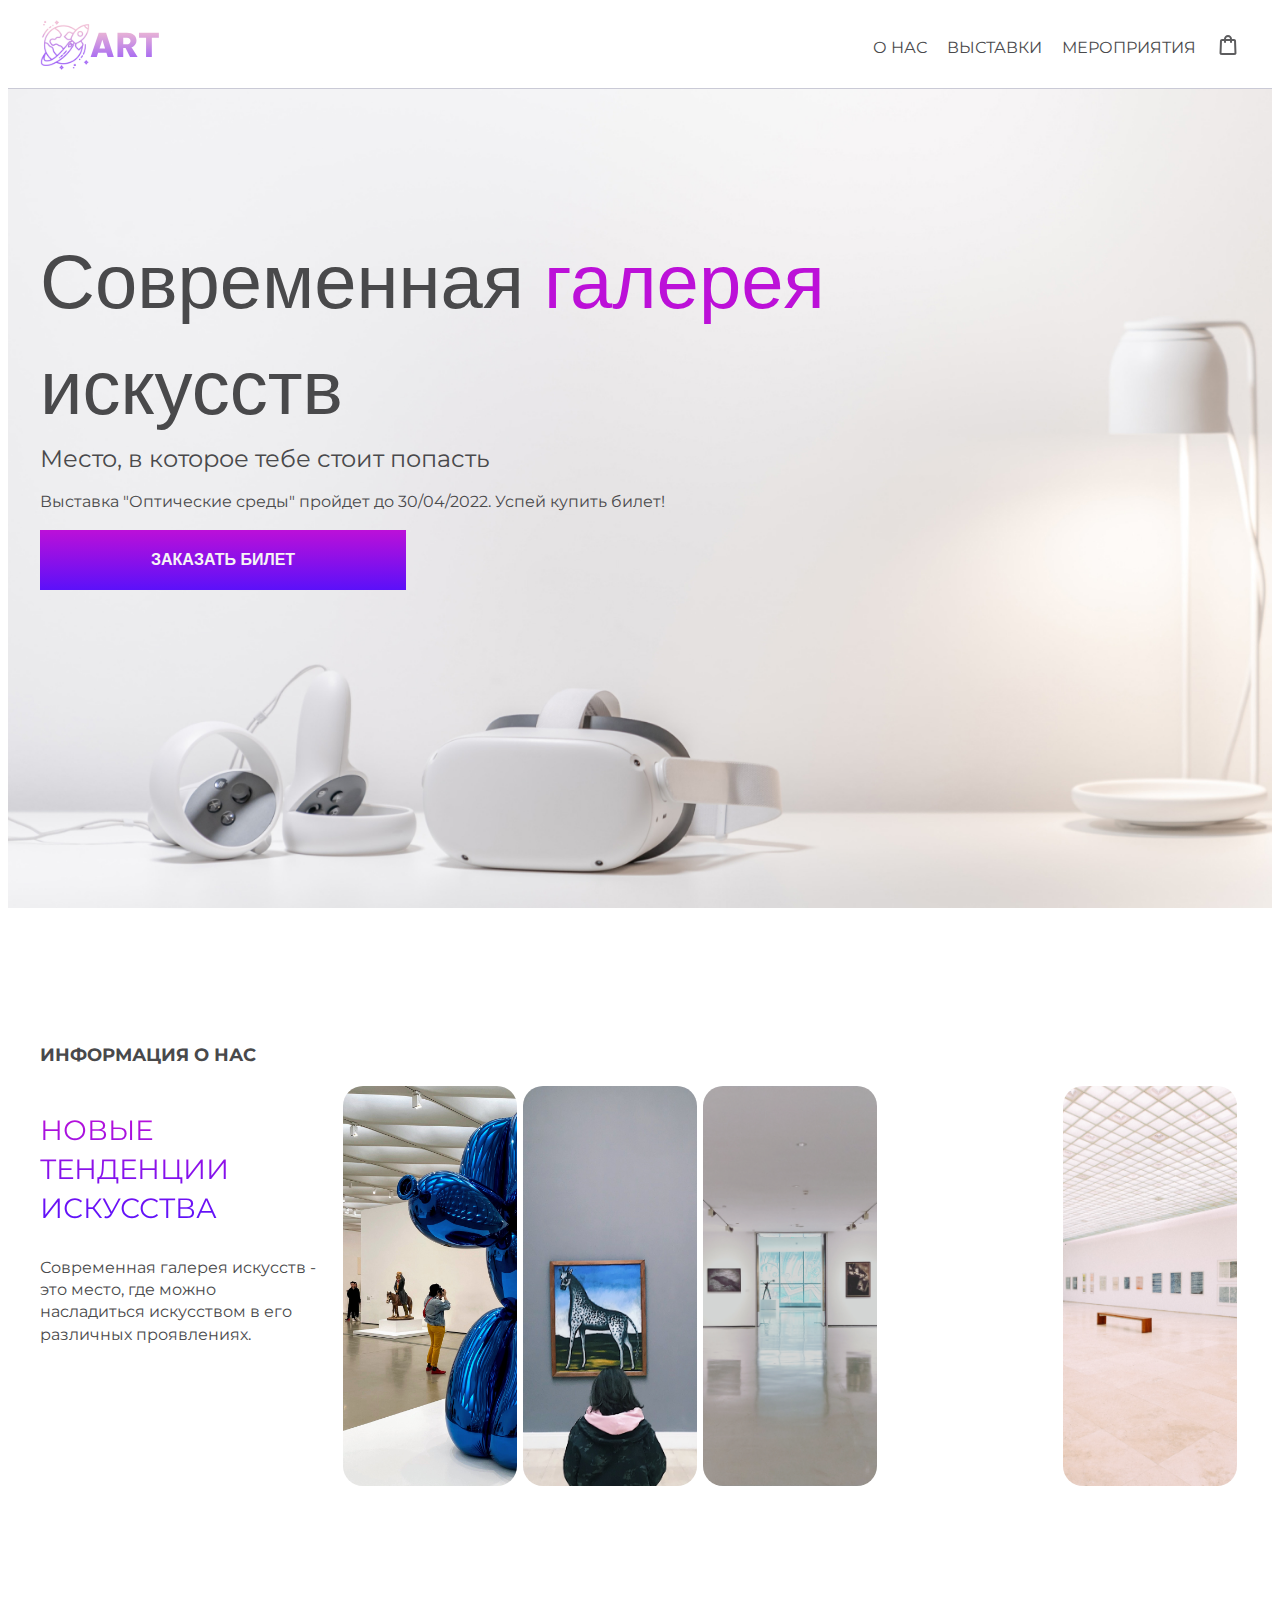
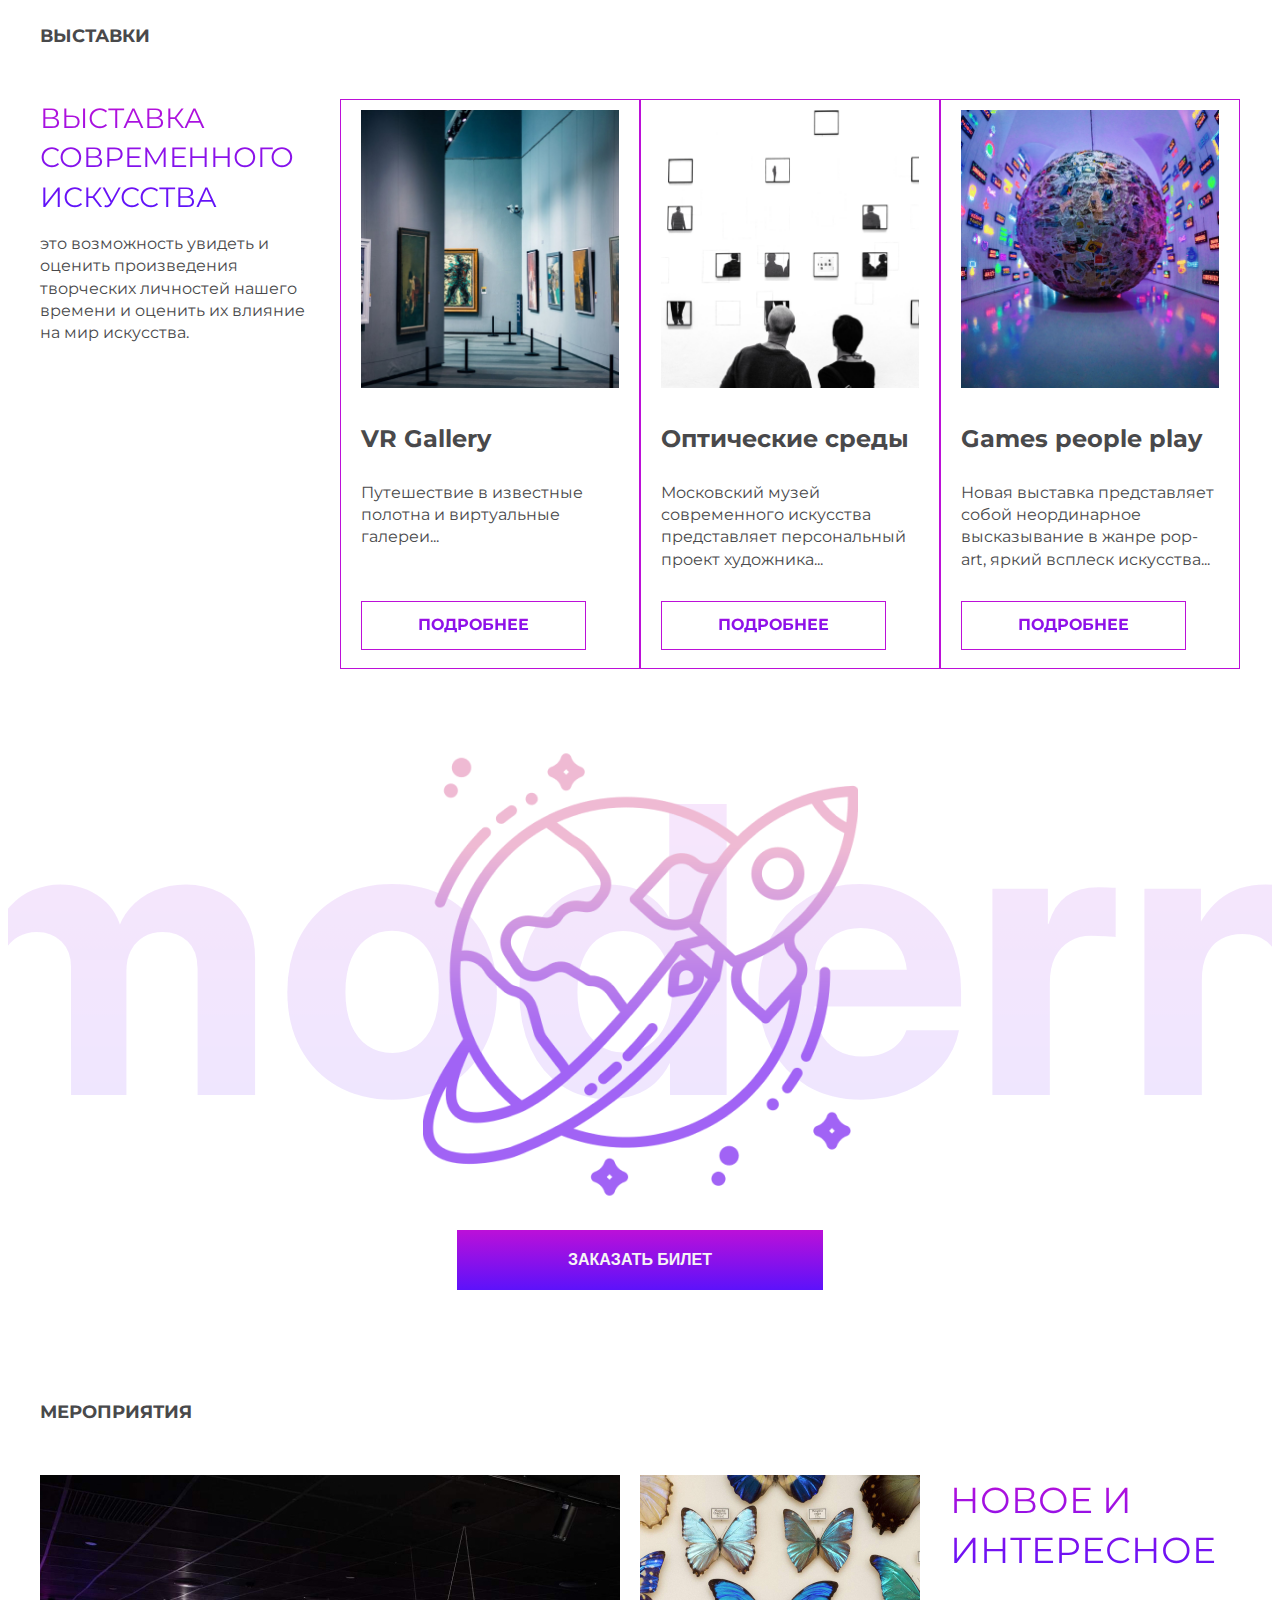
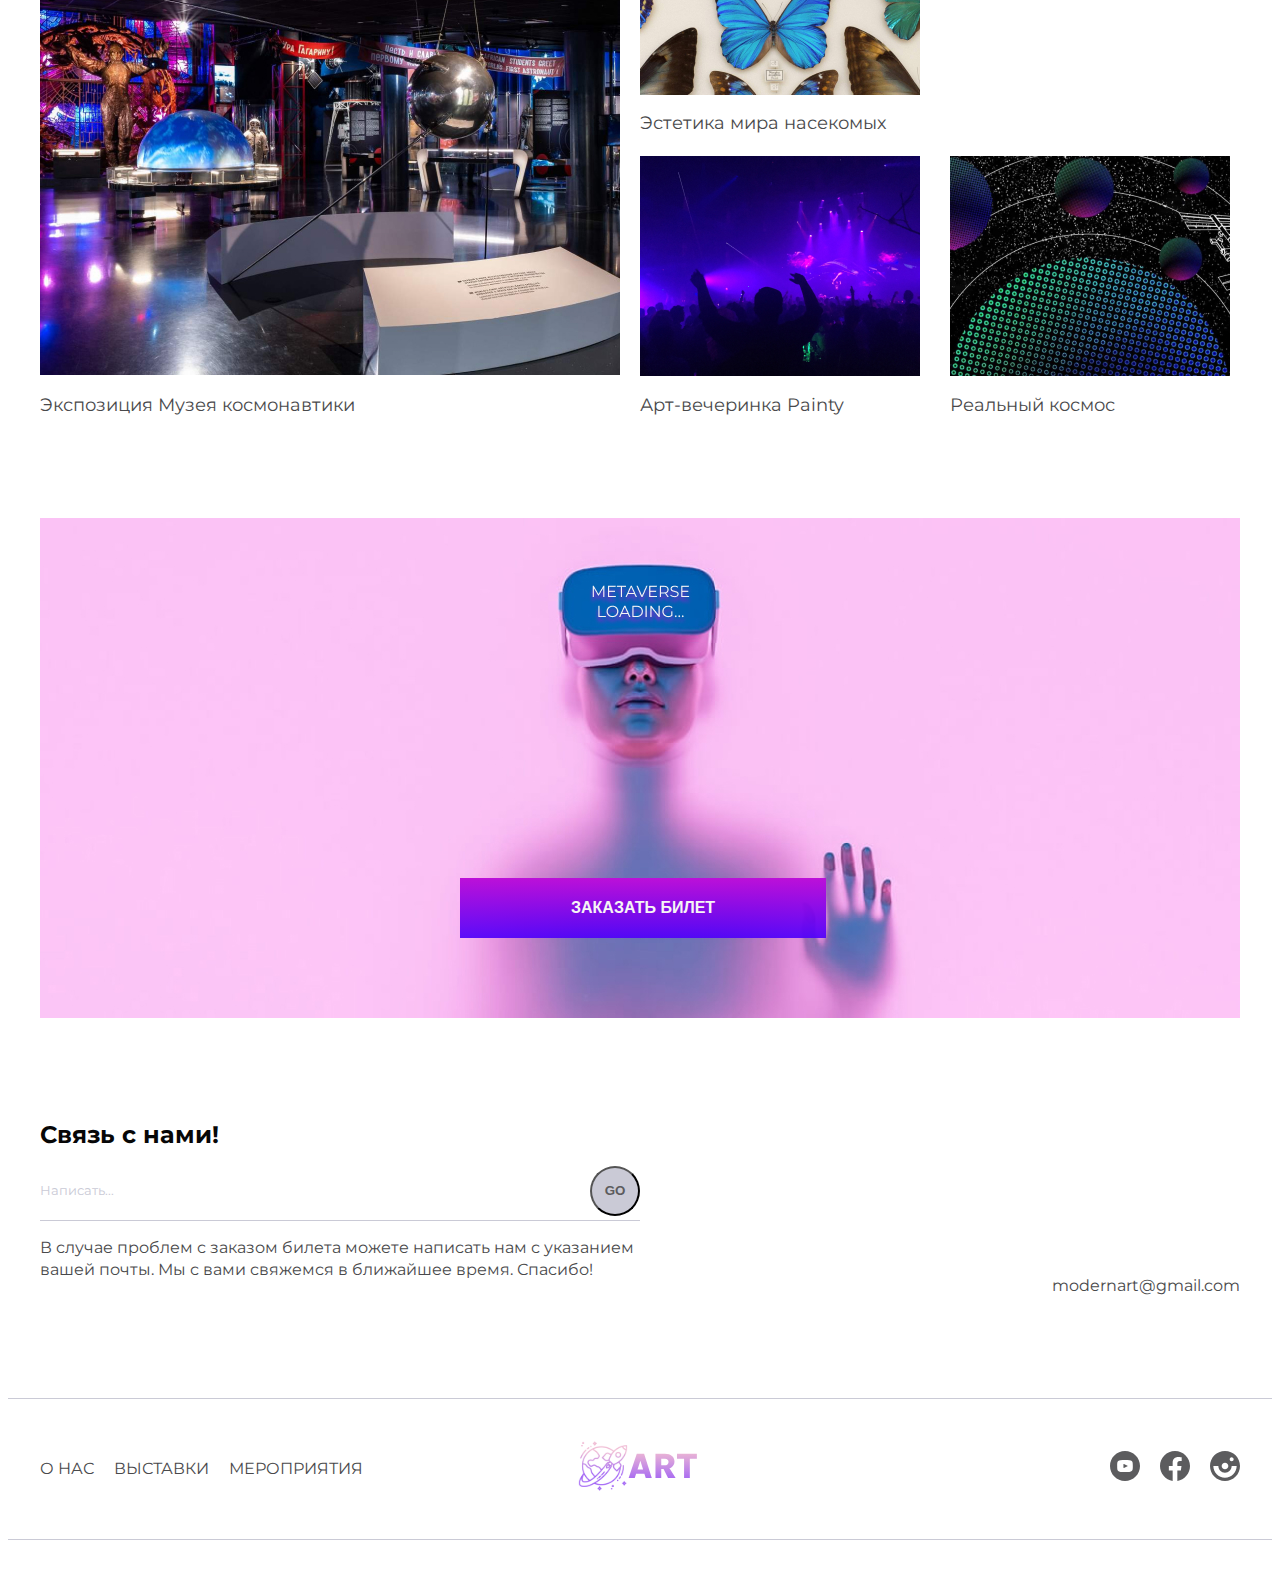
==== index.html @ 93279080 "add project files" ====
<!DOCTYPE html>
<html lang="ru">
<head>
    <meta charset="UTF-8">
    <meta http-equiv="X-UA-Compatible" content="IE=edge">
    <meta name="viewport" content="width=device-width, initial-scale=1.0">
    <title>ART</title>
    <link rel="preconnect" href="https://fonts.googleapis.com">
    <link rel="preconnect" href="https://fonts.gstatic.com" crossorigin>
    <link href="https://fonts.googleapis.com/css2?family=Inter:wght@700&family=Montserrat&family=Poppins&display=swap" rel="stylesheet">
    <link rel="stylesheet" href="css/style.css">
</head>
<body>
   <header class="header">
        <div class="container">
            <nav class="nav">
                <button class="menu-btn">
                    <span></span>
                    <span></span>
                    <span></span>
                </button>
                <a href="index.html" class="logo">
                    <img src="images/logo3.svg" alt="">
                </a>
                <div class="nav__menu">
                    <ul class="menu">
                        <li class="menu__list"><a href="#info__section" class="menu__link">О НАС</a></li>
                        <li class="menu__list"><a href="#exhibition__section" class="menu__link">ВЫСТАВКИ</a></li>
                        <li class="menu__list"><a href="#event__section" class="menu__link">МЕРОПРИЯТИЯ</a></li>
                    </ul>
                    <a href="ticket.html" class="basket" >
                        <img src="images/basket.svg" alt="">
                    </a>
                </div>
            </nav>
        </div>
    </header>
    <main class="main">
        <section class="top">
            <div class="container">
                <h1 class="title">Современная <span class="title__span">галерея</span> искусств</h1>
                <p class="subtitle">Место, в которое тебе стоит попасть</p>
                <p class="top__text">Выставка "Оптические среды" пройдет до 30/04/2022. Успей купить билет!</p>
            
                <button class="buy-btn" onClick='location.href="ticket.html"'>ЗАКАЗАТЬ БИЛЕТ</button>
            </div>
        </section>

        <section class="info" id="info__section">
            <div class="container">
                <h2 class="info__title section-title">ИНФОРМАЦИЯ О НАС</h2>
                <div class="info__content">
                    <div class="info__text">
                        <p class="info__header">Новые тенденции искусства</p>
                        <p class="info__informain">Современная галерея искусств - это место, где можно насладиться 
                            искусством в его различных проявлениях.
                        </p>
                    </div>

                    <div class="info__slider">
                        <div class="slide" style="background-image: url(images/slide1.jpg);">
                            <p>Большая коллекция экспонатов</p>
                        </div>

                        <div class="slide" style="background-image: url(images/slide2.jpg);">
                            <p>Красивые выстовочные залы</p>
                        </div>

                        <div class="slide" style="background-image: url(images/slide3.jpg);">
                            <p>Спокойная атмосфера</p>
                        </div>

                        <div class="slide" style="background-image: url(images/slide4.jpg);">
                            <p>Самые новые картины</p>
                        </div>

                        <div class="slide" style="background-image: url(images/slide5.jpg);">
                            <p>Хорошее настроение</p>
                        </div>
                    </div>
                </div>
            </div>
        </section>

        <section class="exhibition" id="exhibition__section">
            <div class="container">
                <h2 class="section-title exhib__title">ВЫСТАВКИ</h2>
                <div class="exhibition__inner">
                    <div class="descr">
                        <p class="descr-title">Выставка современного искусства</p>
                        <p class="descr-text">это возможность увидеть и оценить произведения творческих личностей нашего времени и оценить их влияние на мир искусства.</p>
                    </div>

                    <div class="exh__item">
                        <img class="exh__item-img" src="images/exhib1.jpg" alt="">
                        <h3 class="exh__item-title">VR Gallery</h3>
                        <p class="exh__item-text">Путешествие в известные полотна и виртуальные галереи...</p>
                        <a href="exhibition.html#1" class="exh__item-link">ПОДРОБНЕЕ</a>
                    </div>
                    <div class="exh__item">
                        <img class="exh__item-img" src="images/exhib2.jpg" alt="">
                        <h3 class="exh__item-title">Оптические среды</h3>
                        <p class="exh__item-text">Московский музей современного искусства представляет персональный проект художника...</p>
                        <a href="exhibition.html#2" class="exh__item-link">ПОДРОБНЕЕ</a>
                    </div>
                    <div class="exh__item">
                        <img class="exh__item-img" src="images/exhib3.jpg" alt="">
                        <h3 class="exh__item-title">Games people play</h3>
                        <p class="exh__item-text">Новая выставка представляет собой неординарное высказывание в жанре pop-art, яркий всплеск искусства...</p>
                        <a href="exhibition.html#3" class="exh__item-link">ПОДРОБНЕЕ</a>
                    </div>
                </div>
            </div>
        </section>

        <div class="buy">
            <p class="buy__bg">modern</p>
            <img src="images/modern.png" alt="" class="buy__img">
            <button class="buy-btn" onClick='location.href="ticket.html"'>ЗАКАЗАТЬ БИЛЕТ</button>
        </div>

        <section class="event" id="event__section">
            <div class="container">
                <h2 class="section-title event__title">МЕРОПРИЯТИЯ</h2>
                <div class="events">
                    <div class="events__item event__item1">
                        <a href="event.html" class="events__link"><img src="images/events1.jpg" alt="" class="events__img"></a>
                        <p class="events__text">Экспозиция Музея космонавтики</p>
                    </div>
                    <div class="events__item">
                        <a href="event.html" class="events__link"><img src="images/events2.jpg" alt="" class="events__img"></a>
                        <p class="events__text">Эстетика мира насекомых</p>
                    </div>
                    <div class="events__item">
                        <p class="events__title">Новое и интересное</p>
                    </div>
                    <div class="events__item">
                        <a href="event.html" class="events__link"><img src="images/events3.jpg" alt="" class="events__img"></a>
                        <p class="events__text">Арт-вечеринка Painty</p>
                    </div>
                    <div class="events__item">
                        <a href="event.html" class="events__link"><img src="images/events4.jpg" alt="" class="events__img"></a>
                        <p class="events__text">Реальный космос</p>
                    </div>
                    
                </div>
            </div>
        </section>

        <div class="promo">
            <div class="container">
                <div class="promo__inner">
                    <button class="buy-btn promo__btn" onClick='location.href="ticket.html"'>ЗАКАЗАТЬ БИЛЕТ</button>
                </div>
            </div>
        </div>

        <section class="contacts">
            <div class="container">
                <h2 class="contacts__title">Связь с нами!</h2>
                <div class="contacts__inner">
                    <div class="contacts__form">
                        <form class="form">
                            <input class="form__input" type="text" placeholder="Написать...">
                            <button class="form__btn" type="submit">go</button>
                        </form>
                        <p class="contacts__text">В случае проблем с заказом билета можете написать нам с указанием вашей почты. Мы с вами свяжемся в ближайшее время. Спасибо!</p>
                    </div>
                    <a href="#" class="contacts__email">modernart@gmail.com</a>
                </div>
            </div>
        </section>
    </main>

    <footer class="footer">
        <div class="container">
            <nav class="nav">
                <ul class="menu">
                    <li class="menu__list"><a href="#info__section" class="menu__link">О НАС</a></li>
                    <li class="menu__list"><a href="#exhibition__section" class="menu__link">ВЫСТАВКИ</a></li>
                    <li class="menu__list"><a href="#event__section" class="menu__link">МЕРОПРИЯТИЯ</a></li>
                </ul>
                <a href="index.html" class="logo">
                    <img src="images/logo3.svg" alt="">
                </a>
                <ul class="social">
                    <li class="social__item">
                        <a href="https://www.youtube.com/" class="sotial__link">
                            <svg width="30" height="30" viewBox="0 0 30 30" fill="none" xmlns="http://www.w3.org/2000/svg">
                                <path d="M17.5047 14.7391L13.9953 13.1016C13.6891 12.9594 13.4375 13.1187 13.4375 13.4578V16.5422C13.4375 16.8813 13.6891 17.0406 13.9953 16.8984L17.5031 15.2609C17.8109 15.1172 17.8109 14.8828 17.5047 14.7391ZM15 0C6.71562 0 0 6.71562 0 15C0 23.2844 6.71562 30 15 30C23.2844 30 30 23.2844 30 15C30 6.71562 23.2844 0 15 0ZM15 21.0938C7.32188 21.0938 7.1875 20.4016 7.1875 15C7.1875 9.59844 7.32188 8.90625 15 8.90625C22.6781 8.90625 22.8125 9.59844 22.8125 15C22.8125 20.4016 22.6781 21.0938 15 21.0938Z" fill="#5C5C5E"/>
                            </svg>
                        </a>
                    </li>
                    <li class="social__item">
                        <a href="https://www.facebook.com/" class="sotial__link">
                            <svg width="30" height="30" viewBox="0 0 30 30" fill="none" xmlns="http://www.w3.org/2000/svg">
                                <path d="M15 0C6.7155 0 0 6.75638 0 15.0913C0 22.6234 5.4855 28.8666 12.657 30V19.4527H8.847V15.0913H12.657V11.7667C12.657 7.98481 14.895 5.89617 18.3225 5.89617C19.9635 5.89617 21.6795 6.19045 21.6795 6.19045V9.90291H19.7895C17.925 9.90291 17.3445 11.0665 17.3445 12.2602V15.0913H21.504L20.8395 19.4527H17.3445V30C24.5145 28.8682 30 22.6219 30 15.0913C30 6.75638 23.2845 0 15 0Z" fill="#5C5C5E"/>
                            </svg> 
                        </a>
                    </li>
                    <li class="social__item">
                        <a href="https://www.instagram.com/" class="sotial__link">
                            <svg width="30" height="30" viewBox="0 0 30 30" fill="none" xmlns="http://www.w3.org/2000/svg">
                                <path d="M15 0C6.66667 0 0 6.66667 0 15C0 23.3333 6.66667 30 15 30C23.3333 30 30 23.3333 30 15C30 6.66667 23.3333 0 15 0ZM15 11.6667C16.8333 11.6667 18.3333 13.1667 18.3333 15C18.3333 16.8333 16.8333 18.3333 15 18.3333C13.1667 18.3333 11.6667 16.8333 11.6667 15C11.6667 13.1667 13.1667 11.6667 15 11.6667ZM19.6667 8.33333C19.6667 7.16667 20.6667 6.33333 21.6667 6.33333C22.6667 6.33333 23.6667 7.33333 23.6667 8.33333C23.6667 9.33333 22.8333 10.3333 21.6667 10.3333C20.5 10.3333 19.6667 9.5 19.6667 8.33333ZM15 26.6667C8.5 26.6667 3.33333 21.5 3.33333 15H8.33333C8.33333 18.6667 11.3333 21.6667 15 21.6667C18.6667 21.6667 21.6667 18.6667 21.6667 15H26.6667C26.6667 21.5 21.5 26.6667 15 26.6667Z" fill="#5C5C5E"/>
                            </svg> 
                        </a>
                    </li>
                </ul>
            </nav>
        </div>
    </footer>

<script src="script.js"></script>
</body>
</html>
---- css/style.css ----
html {
  box-sizing: border-box;
  scroll-behavior: smooth;
}

*,
*::before,
*::after {
  box-sizing: inherit;
}

a {
  color: inherit;
  text-decoration: none;
}

li {
  list-style: none;
}

img {
  max-width: 100%;
}

body {
  font-family: "Montserrat", sans-serif;
  font-weight: 400;
  font-size: 16px;
  line-height: 1.4;
  color: #49494b;
}

.container {
  max-width: 1220px;
  padding: 0 10px;
  margin: 0 auto;
}

.header {
  border-bottom: 1px solid #CACAD6;
}
.header .nav {
  display: flex;
  justify-content: space-between;
  align-items: center;
  height: 80px;
}

.nav .menu-btn {
  display: none;
  width: 50px;
  height: 30px;
  flex-direction: column;
  justify-content: space-between;
  background: none;
  border: none;
}
.nav .menu-btn span {
  width: 100%;
  border-radius: 2px;
  border: 3px solid #000;
  background-color: #000;
}

.nav__menu {
  display: flex;
  align-items: center;
}
.nav__menu .menu {
  display: flex;
  gap: 0 20px;
}
.nav__menu .basket {
  margin-left: 20px;
}

.top {
  min-height: calc(100vh - 81px);
  background-image: url(../images/top_bg.jpg);
  background-repeat: no-repeat;
  background-size: cover;
  background-position: bottom center;
}
.top .title {
  font-family: "Poppins", sans-serif;
  padding-top: 15%;
  font-size: 96px;
  font-weight: 400;
  margin: 0;
}
.top .title .title__span {
  color: #BC10D8;
}
.top .subtitle {
  font-size: 36px;
  margin-bottom: 5px;
  margin-top: 0;
}
.top .text__top {
  font-size: 13px;
  margin-bottom: 50px;
}

.buy-btn {
  cursor: pointer;
  border: none;
  background: linear-gradient(180deg, #BC10D8 0%, rgba(80, 0, 250, 0.9294117647) 100%);
  padding: 0;
  text-transform: uppercase;
  color: #F6F4F5;
  font-size: 16px;
  font-weight: 600;
  padding: 21px 111px;
  text-transform: uppercase;
}
.buy-btn:hover {
  background: linear-gradient(180deg, rgb(145, 8, 167) 0%, rgb(64, 1, 199) 100%);
}

.section-title {
  font-size: 18px;
  font-weight: 400px;
}

.info {
  padding: 120px 0;
}

.info__content {
  display: inline-grid;
  grid-template-columns: repeat(4, 1fr);
}
.info__content .info__text {
  margin-right: 5px;
}
.info__content .info__text .info__header {
  font-size: 28px;
  background: linear-gradient(180deg, #BC10D8 0%, rgba(80, 0, 250, 0.9294117647) 93.18%);
  -webkit-background-clip: text;
          background-clip: text;
  -webkit-text-fill-color: transparent;
  text-transform: uppercase;
}
.info__content .info__text p {
  width: 95%;
  text-align: left;
}

.info__slider {
  grid-column: 2/-1;
  display: flex;
}
.info__slider .slide {
  height: 400px;
  margin: 3px;
  border-radius: 20px;
  cursor: pointer;
  color: #fff;
  flex: 1;
  background-size: cover;
  background-repeat: no-repeat;
  background-position: center;
  position: relative;
  transition: all 0.5s ease-in-out;
}
.info__slider .slide p {
  position: absolute;
  background-color: rgba(138, 138, 138, 0.6);
  border-radius: 8px;
  border: none;
  padding: 5px 9px;
  font-size: 24px;
  bottom: 20px;
  left: 20px;
  margin: 0;
  opacity: 0;
}
.info__slider .slide.active {
  flex: 10;
}
.info__slider .slide.active p {
  opacity: 1;
  transition: opacity 0.3s ease-in 0.4s;
}

.exhibition {
  margin-bottom: 80px;
}

.exhib__title {
  margin-bottom: 50px;
}

.exhibition__inner {
  display: grid;
  grid-template-columns: repeat(4, 1fr);
}
.exhibition__inner .descr {
  padding-right: 10px;
}
.exhibition__inner .descr-title {
  background: linear-gradient(180deg, #BC10D8 0%, rgba(80, 0, 250, 0.9294117647) 93.18%);
  -webkit-background-clip: text;
          background-clip: text;
  -webkit-text-fill-color: transparent;
  text-transform: uppercase;
  font-size: 28px;
  margin-bottom: 10px;
  margin-top: 0;
}
.exhibition__inner .descr-text {
  width: 95%;
  text-align: left;
}

.exh__item {
  border: 1px solid #BC10D8;
  padding: 10px 20px 18px;
  display: flex;
  flex-direction: column;
}
.exh__item-img {
  margin-bottom: 10px;
  transition: all 0.7s ease;
}
.exh__item-img:hover {
  transform: scale(1.07);
}
.exh__item-title {
  font-size: 24px;
  margin-bottom: 10px;
}
.exh__item-text {
  margin-bottom: 30px;
}

.exh__item-link {
  display: inline-block;
  margin-top: auto;
  font-weight: 700;
  background: linear-gradient(180deg, #BC10D8 0%, rgba(80, 0, 250, 0.9294117647) 100%);
  -webkit-background-clip: text;
          background-clip: text;
  -webkit-text-fill-color: transparent;
  text-transform: uppercase;
  width: 225px;
  text-align: center;
  padding: 12px 16px;
  border: 1px solid #BC10D8;
}

.buy {
  display: flex;
  flex-direction: column;
  align-items: center;
  margin-bottom: 110px;
  overflow-x: hidden;
  position: relative;
}
.buy__bg {
  margin: 0;
  font-family: "Inter", sans-serif;
  background: linear-gradient(180deg, #BC10D8 0%, rgba(80, 0, 250, 0.9294117647) 100%);
  -webkit-background-clip: text;
          background-clip: text;
  -webkit-text-fill-color: transparent;
  font-weight: 700;
  line-height: 400px;
  font-size: 400px;
  opacity: 0.1;
  position: absolute;
  z-index: -1;
  animation: line-text 6s linear 1s infinite;
}
.buy__img {
  margin-bottom: 30px;
}
.buy-btn {
  margin: 0 auto;
}
.buy-btn:hover {
  background: linear-gradient(180deg, rgb(145, 8, 167) 0%, rgb(64, 1, 199) 100%);
}

@keyframes line-text {
  from {
    transform: translateX(115%);
    transform-origin: left center;
  }
  to {
    transform: translateX(-115%);
    transform-origin: right center;
  }
}
.event {
  margin-bottom: 100px;
}
.event__title {
  margin-bottom: 50px;
}
.event .events {
  display: grid;
  grid-template-columns: 2fr 1fr 1fr;
  grid-template-rows: repeat(2, 1fr);
  gap: 20px;
}
.event .events__link {
  display: inline-block;
}
.event .events__img {
  margin-bottom: 10px;
}
.event .events__title {
  margin: 0;
  background: linear-gradient(180deg, #BC10D8 0%, rgba(80, 0, 250, 0.9294117647) 100%);
  -webkit-background-clip: text;
          background-clip: text;
  -webkit-text-fill-color: transparent;
  font-size: 36px;
  line-height: 50px;
  text-transform: uppercase;
}
.event .events__text {
  margin: 0;
  font-size: 18px;
}

.event__item1 {
  grid-row: 1/-1;
}

.events__item {
  display: flex;
  justify-content: space-between;
  flex-direction: column;
}
.events__item img:hover {
  opacity: 0.95;
}

.promo {
  margin-bottom: 100px;
}
.promo__inner {
  background-image: url("../images/promo.jpg");
  min-height: 500px;
  background-size: cover;
  background-repeat: no-repeat;
  background-position: center;
  text-align: center;
  position: relative;
}
.promo__btn {
  display: flex;
  justify-content: center;
  align-items: center;
  position: absolute;
  bottom: 80px;
  left: 35%;
  margin: 0 auto;
}
.promo__btn:hover {
  background: linear-gradient(180deg, rgb(145, 8, 167) 0%, rgb(64, 1, 199) 100%);
}

.contacts {
  margin-bottom: 100px;
}
.contacts__title {
  color: #070707;
  line-height: 33px;
  font-size: 24px;
  margin-bottom: 10px;
}
.contacts__inner {
  display: flex;
  justify-content: space-between;
  align-items: end;
}
.contacts__form {
  flex-basis: 600px;
}
.contacts__form input {
  outline: none;
}

.form {
  margin-bottom: 10px;
  position: relative;
}
.form__input {
  width: 100%;
  border: none;
  border-bottom: 1px solid #CACAD6;
  padding: 22px 70px 22px 0;
}
.form__input::-moz-placeholder {
  font-family: "Montserrat", sans-serif;
  font-weight: 400;
  font-size: 13px;
  line-height: 18px;
  color: #CACAD6;
}
.form__input::placeholder {
  font-family: "Montserrat", sans-serif;
  font-weight: 400;
  font-size: 13px;
  line-height: 18px;
  color: #CACAD6;
}
.form__btn {
  width: 50px;
  height: 50px;
  text-transform: uppercase;
  background-color: #CACAD6;
  font-weight: 700;
  color: #5C5C5E;
  border-radius: 50%;
  position: absolute;
  right: 0;
  bottom: 5px;
}

.footer {
  border-top: 1px solid #CACAD6;
  border-bottom: 1px solid #CACAD6;
  margin-bottom: 44px;
  padding: 30px 0;
}
.footer .nav {
  display: grid;
  grid-template-columns: repeat(3, 1fr);
  align-items: center;
  height: 80px;
}
.footer .logo {
  justify-self: center;
}
.footer .menu {
  display: flex;
  align-items: center;
  gap: 0 20px;
  padding: 0;
}

.social {
  display: flex;
  gap: 20px;
  justify-self: end;
}

@media (max-width: 1440px) {
  .top {
    padding: 20px 20px 40px 20px;
  }
  .top .title {
    font-size: 76px;
    width: 80%;
    padding-top: 10%;
  }
  .top .subtitle {
    font-size: 24px;
  }
}
@media (max-width: 1260px) {
  .event .events {
    grid-template-columns: 1fr 1fr 1fr;
  }
  .event .events__img {
    margin: 0;
    width: 100%;
  }
  .event__item1 {
    grid-row: 1;
  }
}
@media (max-width: 1024px) {
  .top .title {
    font-size: 66px;
    padding-top: 5%;
  }
  .top .subtitle {
    font-size: 24px;
  }
  .exhibition__inner {
    grid-template-columns: repeat(2, 1fr);
    gap: 25px;
  }
  .buy__img {
    width: 345px;
  }
  .footer .nav .menu {
    font-size: 12px;
  }
  .footer .menu {
    gap: 0 6px;
  }
}
@media (max-width: 852px) {
  .top {
    min-height: calc(70vh - 81px);
  }
  .info__content .info__text .info__header {
    font-size: 22px;
  }
  .event .events__title {
    font-size: 28px;
  }
  .promo__btn {
    left: 25%;
  }
  .nav .menu-btn {
    display: flex;
  }
  .nav__menu {
    transform: translateX(-100%);
    transition: transform 2s ease;
    position: absolute;
    flex-direction: column;
    top: 80px;
    left: 0;
    right: 0;
    width: 60%;
    padding: 80px 20px;
    background: linear-gradient(180deg, rgba(145, 8, 167, 0.8) 0%, rgba(64, 1, 199, 0.8) 100%);
    color: #fff;
  }
  .nav__menu .menu {
    display: flex;
    flex-direction: column;
    font-size: 14px;
  }
  .nav__menu .basket {
    display: none;
  }
  .active {
    transform: translateX(0%);
  }
  .contacts__inner {
    display: flex;
    flex-direction: column;
    align-items: start;
  }
  .contacts__form {
    flex-basis: 10px;
  }
  .contacts__text {
    font-size: 14px;
  }
}
@media (max-width: 768px) {
  .container {
    max-width: 760;
  }
  .top .title {
    font-size: 46px;
  }
  .top .subtitle {
    font-size: 22px;
  }
  .info__content {
    display: flex;
    flex-direction: column;
  }
  .info__slider .slide p {
    font-size: 16px;
    padding: 3px 5px;
  }
  .exhibition__inner {
    grid-template-columns: repeat(2, 1fr);
    gap: 14px;
  }
  .exh__item-title {
    font-size: 18px;
  }
  .exh__item-text {
    font-size: 14px;
  }
  .event .events {
    display: block;
  }
  .event .events__img {
    margin: 0;
    width: 100%;
  }
  .event .events__text {
    margin-bottom: 10px;
  }
  .event__item1 {
    grid-row: 1;
  }
  .footer .logo {
    justify-self: start;
  }
  .footer .nav {
    grid-template-columns: repeat(2, 1fr);
  }
  .footer .menu {
    display: none;
  }
  .social {
    display: flex;
    gap: 5px;
  }
}
@media (max-width: 568px) {
  .container {
    max-width: 560;
  }
  .top {
    text-align: center;
    margin: 0 auto;
  }
  .exhibition__inner {
    grid-template-columns: repeat(1, 1fr);
    gap: 14px;
  }
  .buy__img {
    width: 285px;
  }
  .buy__bg {
    font-size: 360px;
  }
  .buy {
    overflow-y: hidden;
  }
  .promo__btn {
    left: 10%;
  }
}
@media (max-width: 440px) {
  .container {
    max-width: 432px;
  }
  .top .title {
    font-size: 36px;
    margin: 0;
    padding: 0;
  }
  .top .subtitle {
    font-size: 20px;
    margin: 7px;
  }
  .buy-btn {
    padding: 21px 81px;
    font-size: 12px;
  }
  .promo__btn {
    left: 7%;
    width: 80%;
  }
}
@media (max-width: 320px) {
  .container {
    max-width: 316px;
  }
  .top .title {
    font-size: 34px;
  }
  .buy-btn {
    padding: 21px 71px;
  }
  .info__slider .slide p {
    font-size: 14px;
    padding: 2px 4px;
  }
}
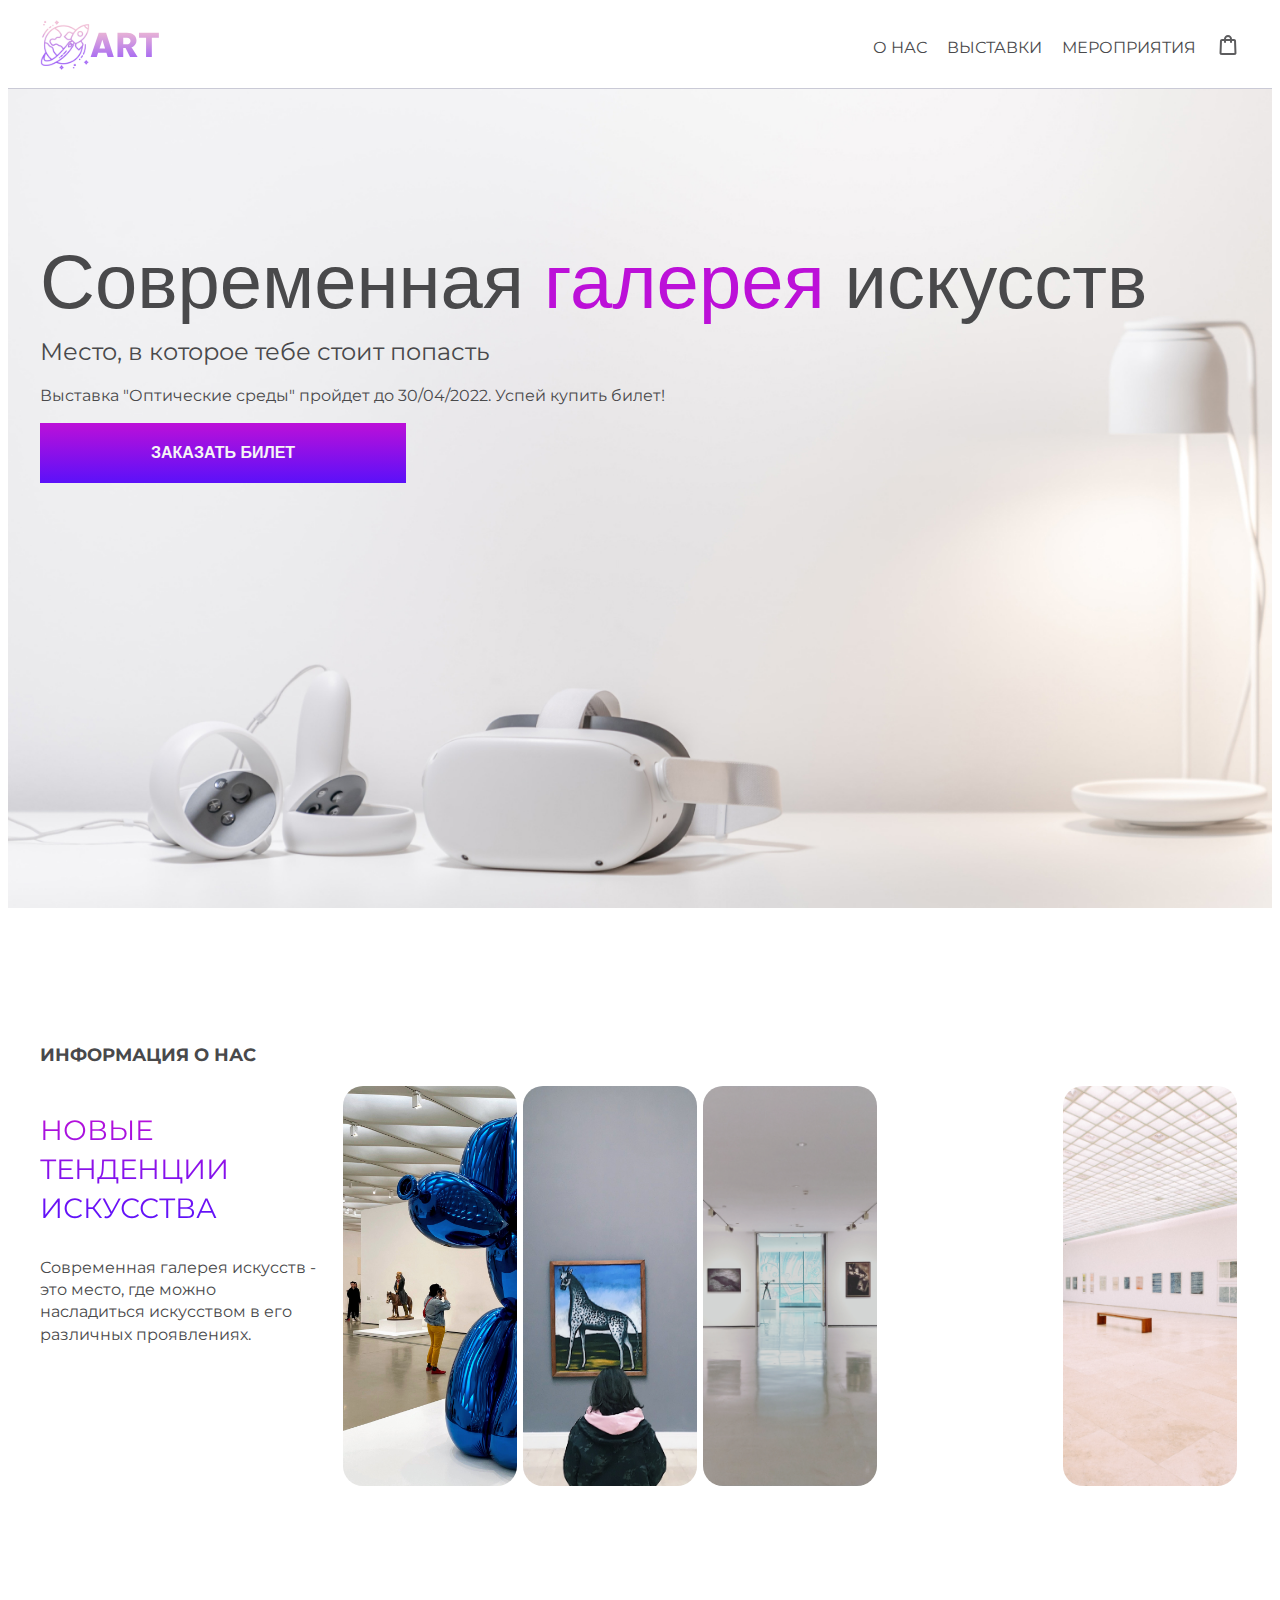
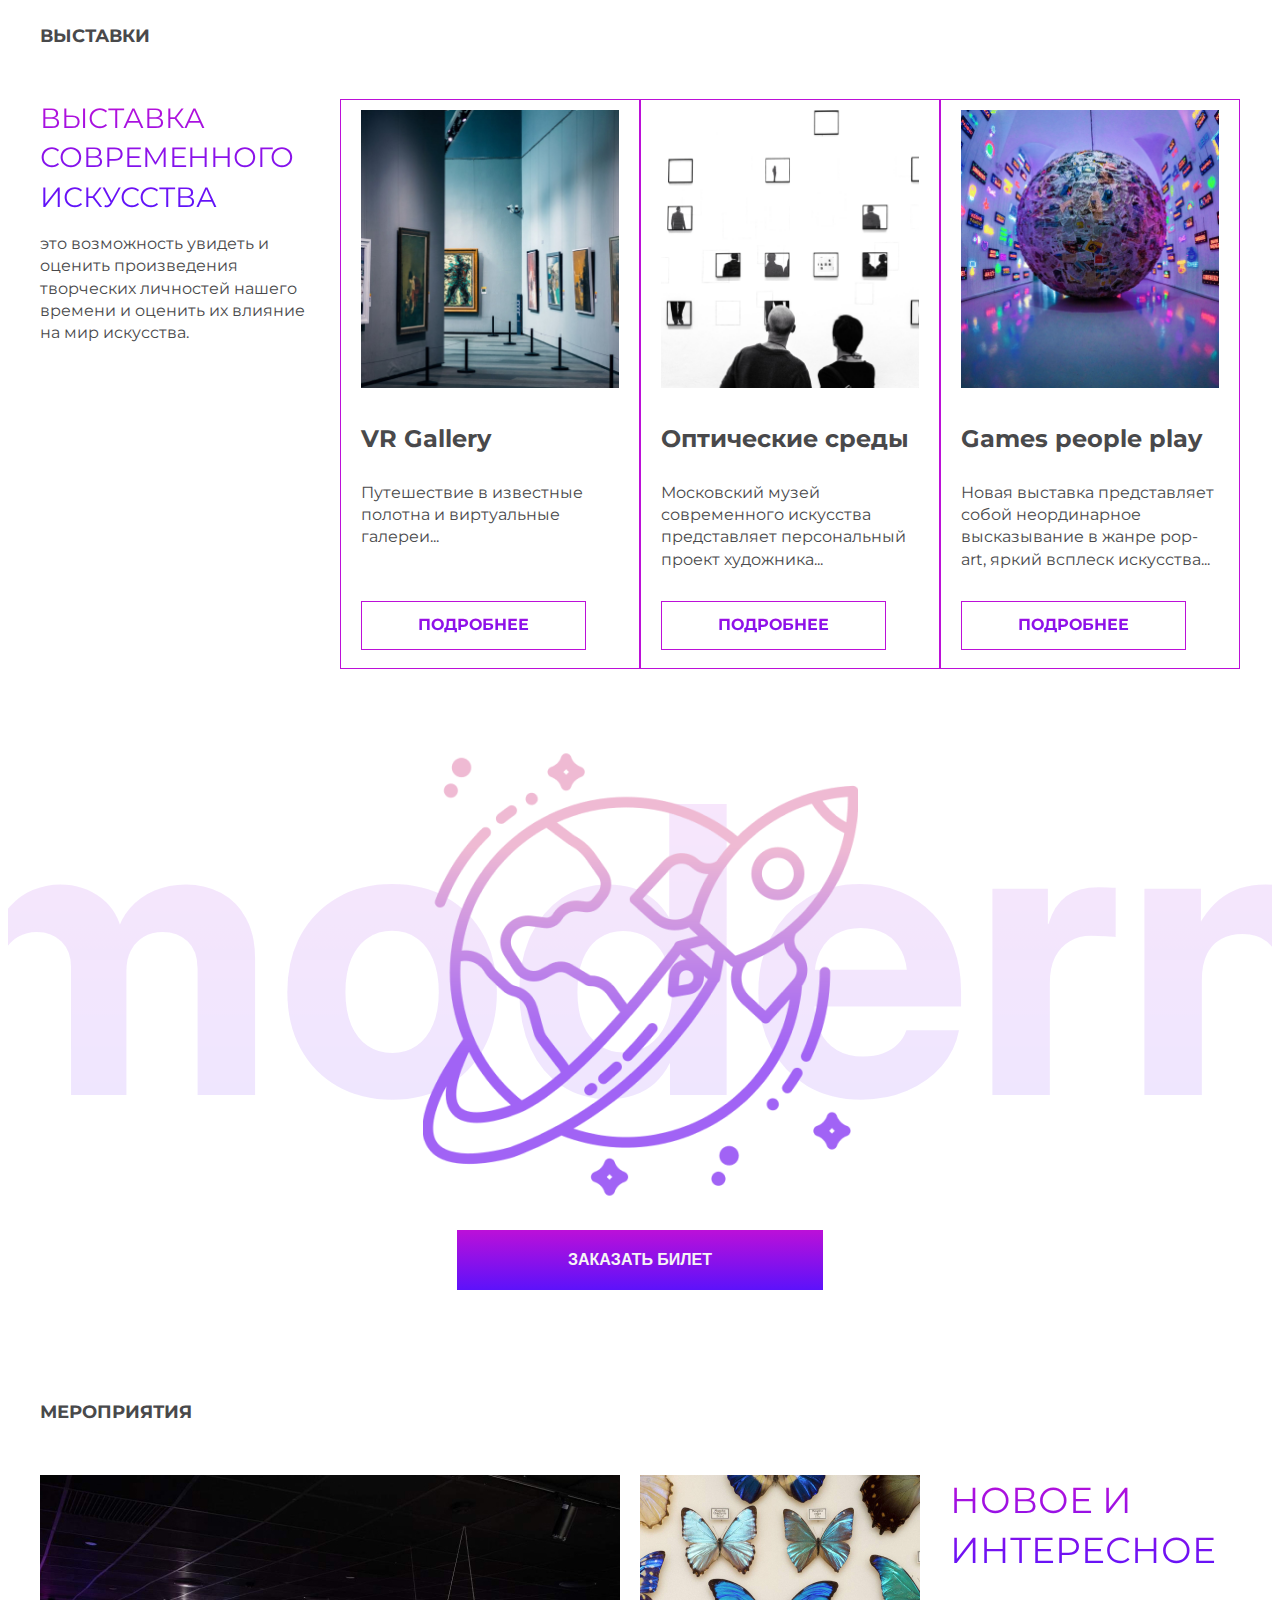
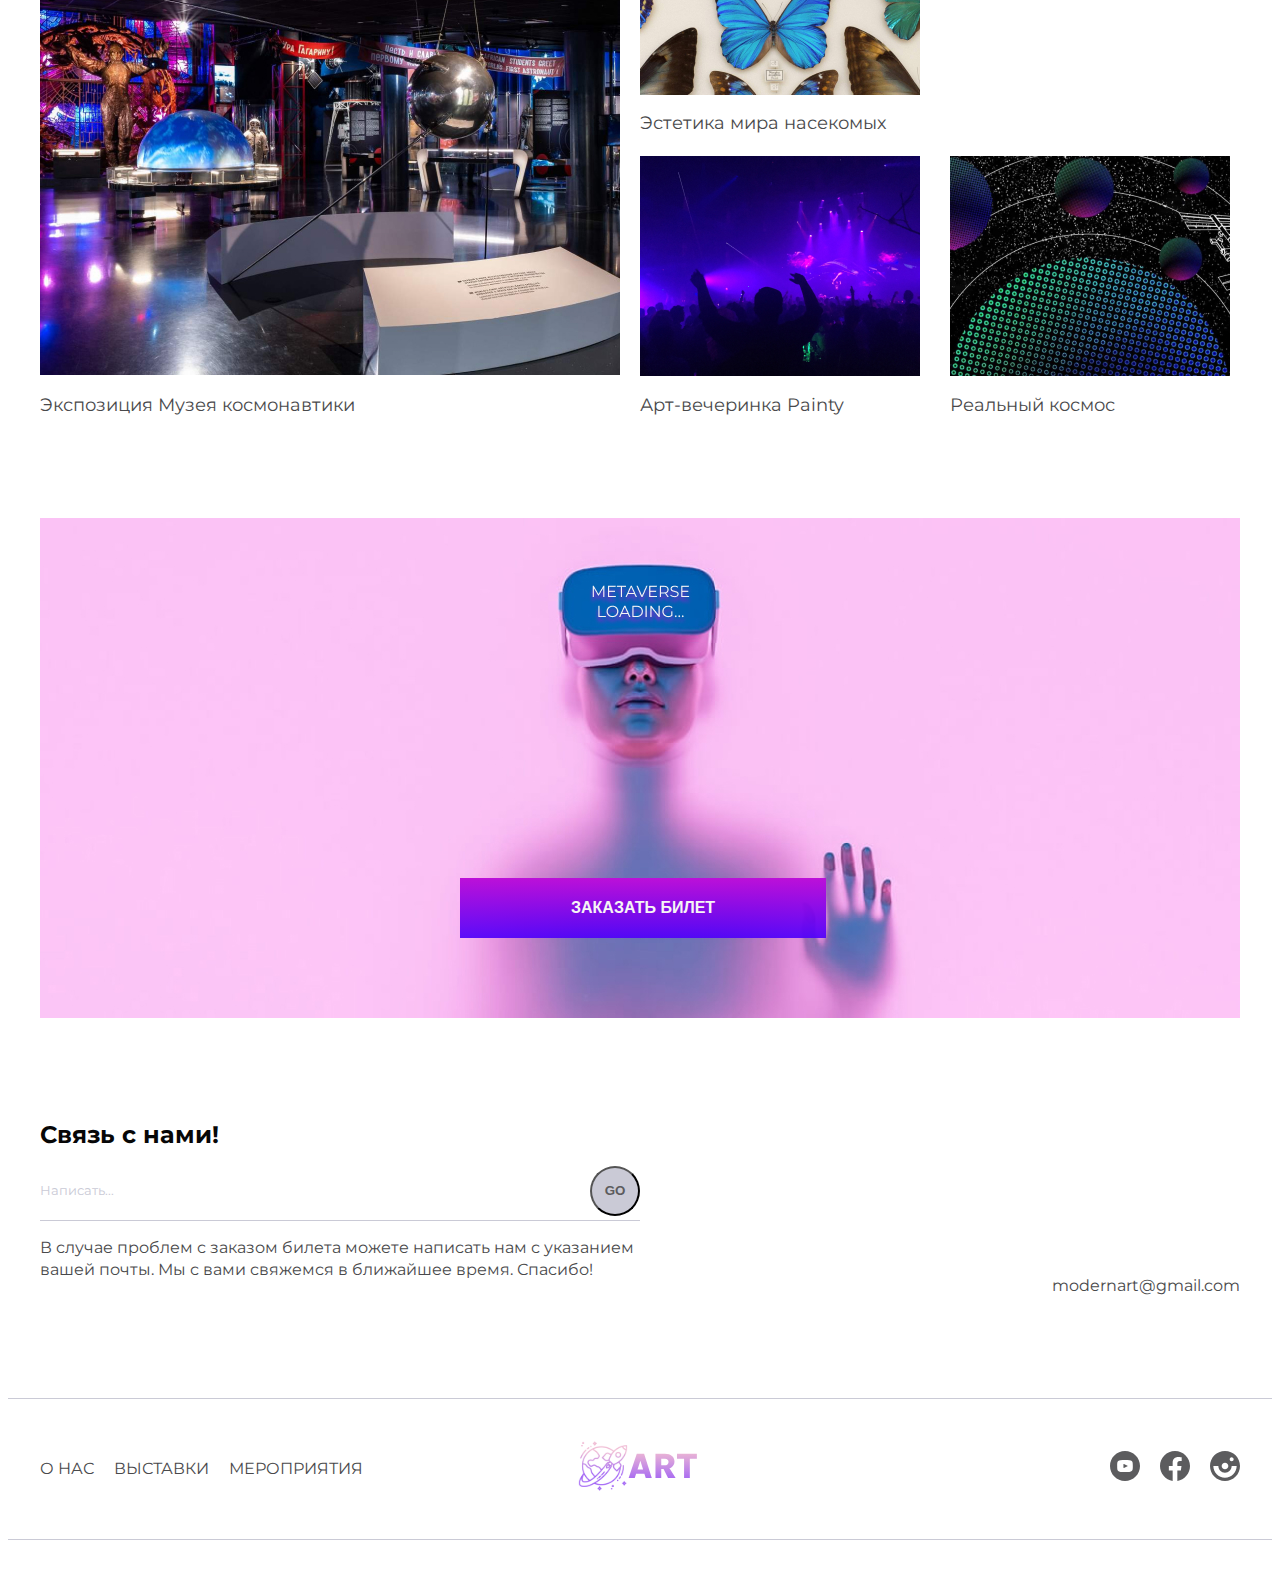
==== commit 69f2ae63: "Update index.html" ====
--- a/index.html
+++ b/index.html
@@ -14,11 +14,11 @@
    <header class="header">
         <div class="container">
             <nav class="nav">
-                <button class="menu-btn">
-                    <span></span>
-                    <span></span>
-                    <span></span>
-                </button>
+                <div class="menu-btn">
+                    <a href="#" class="burger-button">
+                        <span></span>
+                    </a>
+                </div>
                 <a href="index.html" class="logo">
                     <img src="images/logo3.svg" alt="">
                 </a>
@@ -212,4 +212,4 @@
 
 <script src="script.js"></script>
 </body>
-</html>+</html>
--- a/css/style.css
+++ b/css/style.css
@@ -54,12 +54,6 @@
   justify-content: space-between;
   background: none;
   border: none;
-}
-.nav .menu-btn span {
-  width: 100%;
-  border-radius: 2px;
-  border: 3px solid #000;
-  background-color: #000;
 }
 
 .nav__menu {
@@ -455,7 +449,6 @@
   }
   .top .title {
     font-size: 76px;
-    width: 80%;
     padding-top: 10%;
   }
   .top .subtitle {
@@ -520,9 +513,9 @@
     top: 80px;
     left: 0;
     right: 0;
-    width: 60%;
+    width: 100%;
     padding: 80px 20px;
-    background: linear-gradient(180deg, rgba(145, 8, 167, 0.8) 0%, rgba(64, 1, 199, 0.8) 100%);
+    background: linear-gradient(180deg, rgba(145, 8, 167, 0.9) 0%, rgba(64, 1, 199, 0.9) 100%);
     color: #fff;
   }
   .nav__menu .menu {
@@ -530,11 +523,53 @@
     flex-direction: column;
     font-size: 14px;
   }
+  .menu__list {
+    margin: 5px 0;
+  }
   .nav__menu .basket {
     display: none;
   }
   .active {
     transform: translateX(0%);
+  }
+  .burger-button {
+    display: block;
+    width: 100px;
+    height: 100px;
+    opacity: 1;
+  }
+  .burger-button span,
+  .burger-button span::before,
+  .burger-button span::after {
+    position: absolute;
+    top: 7%;
+    width: 55px;
+    height: 7px;
+    background-color: #BC10D8;
+    border-radius: 100px;
+  }
+  .burger-button span::before,
+  .burger-button span::after {
+    content: "";
+    display: block;
+    transition: 0.1s;
+  }
+  .burger-button span::before {
+    transform: translateY(-16px);
+  }
+  .burger-button span::after {
+    transform: translateY(15px);
+  }
+  .burgermenu_active span {
+    height: 0;
+  }
+  .burgermenu_active span:before {
+    transform: rotate(45deg);
+    background-color: #BC10D8;
+  }
+  .burgermenu_active span:after {
+    transform: rotate(-45deg);
+    background-color: #BC10D8;
   }
   .contacts__inner {
     display: flex;
@@ -664,4 +699,4 @@
     font-size: 14px;
     padding: 2px 4px;
   }
-}+}
